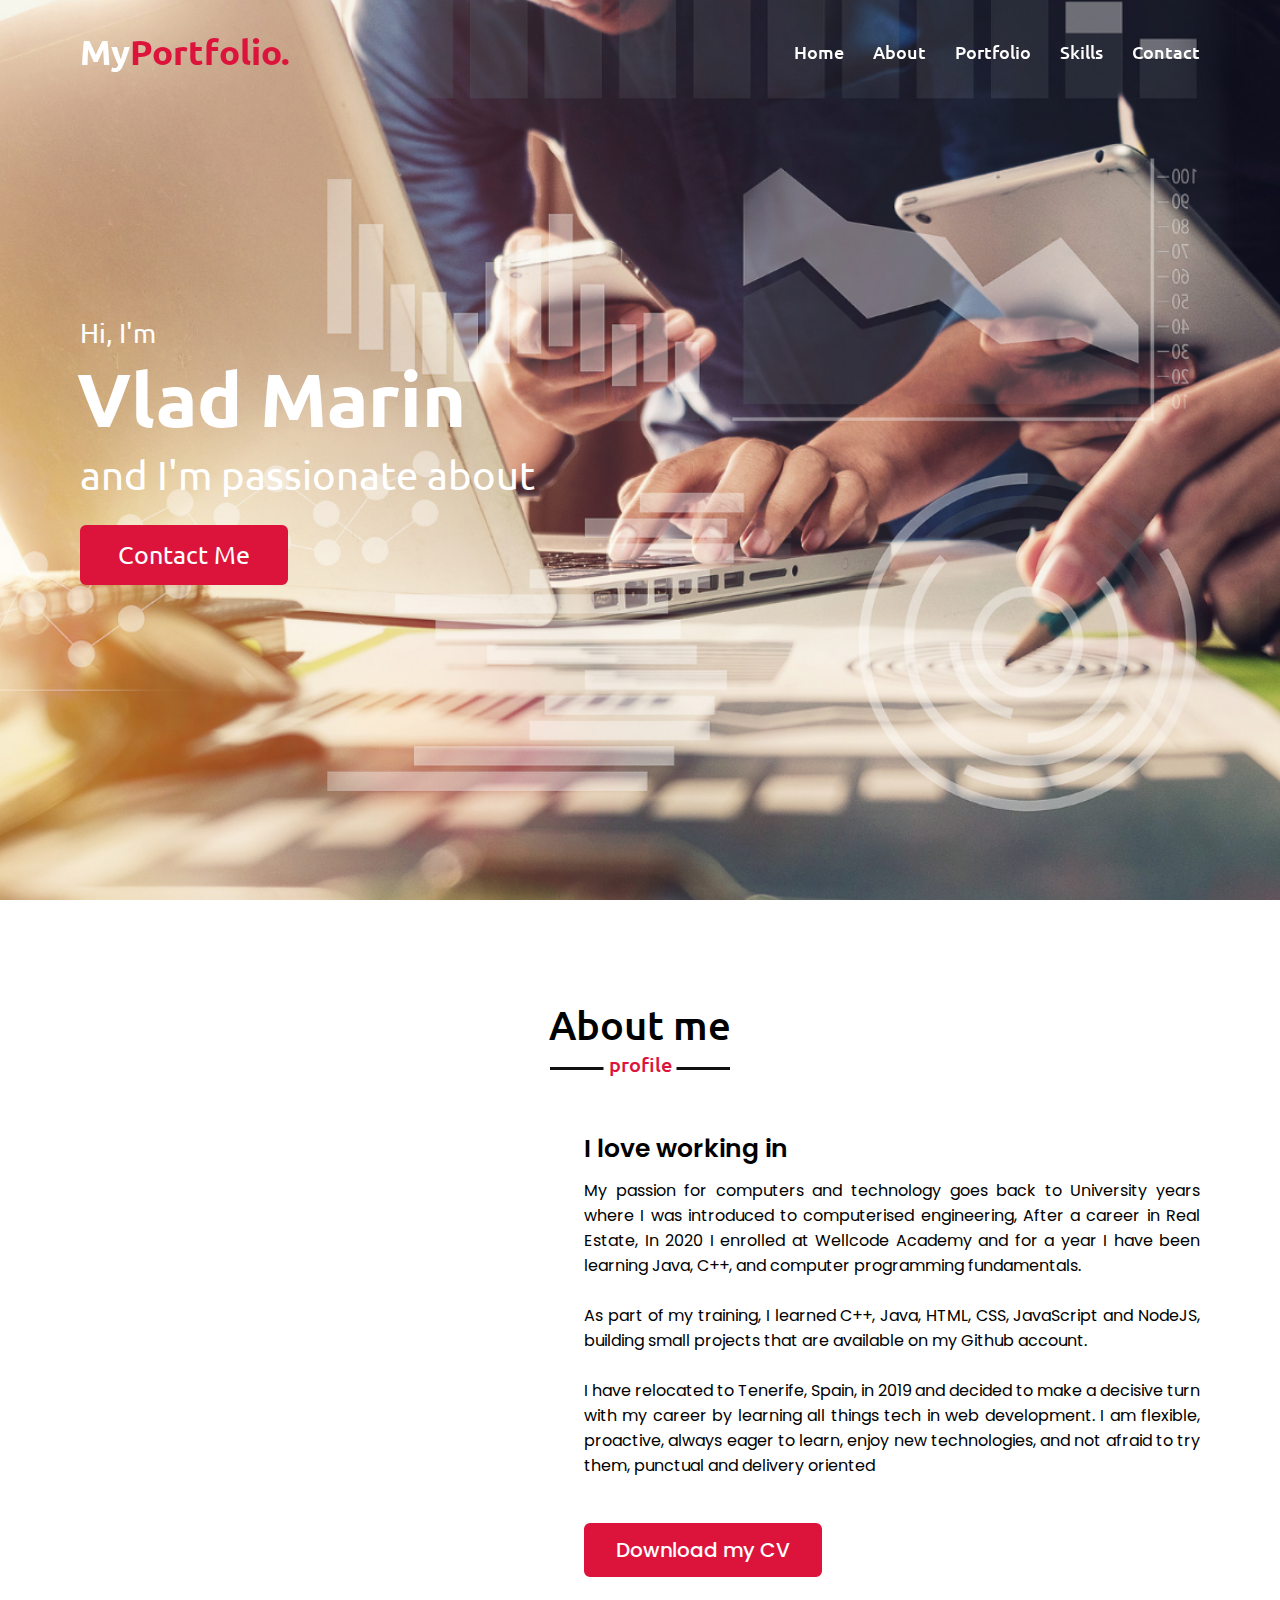
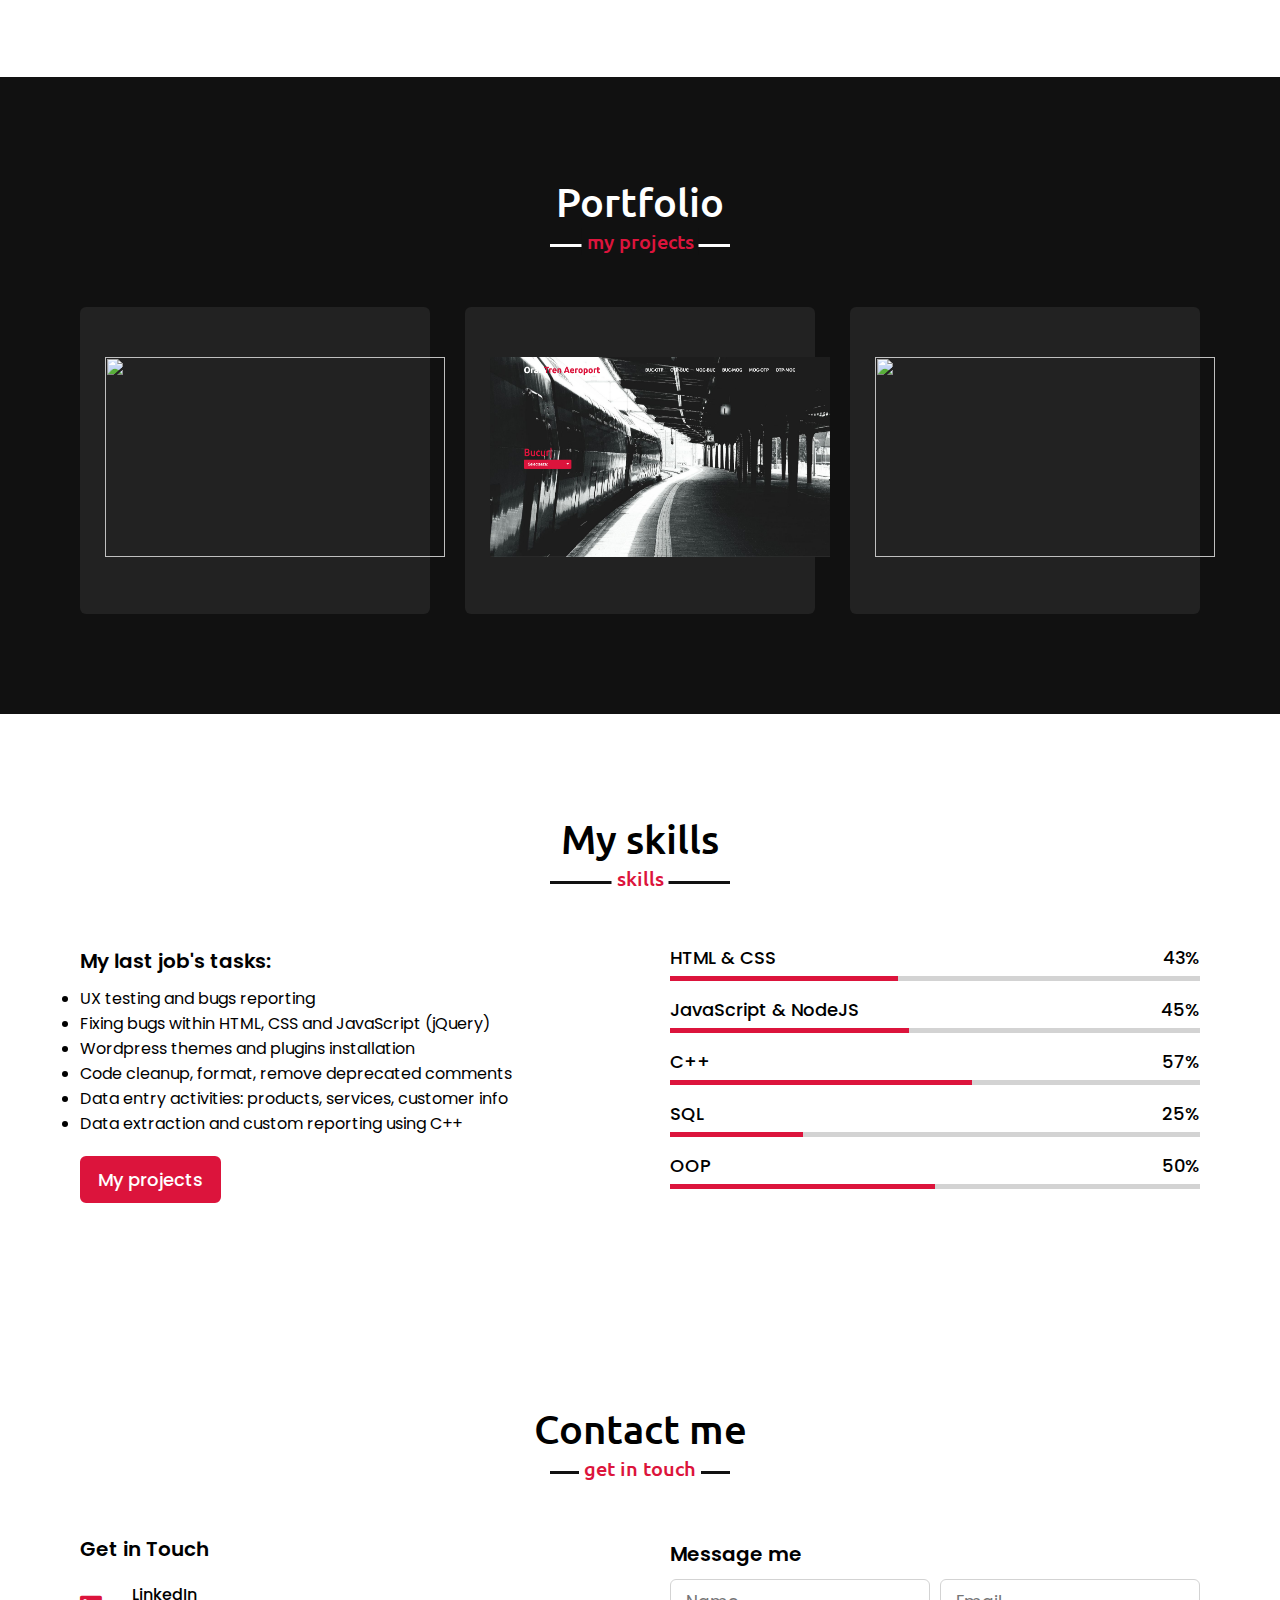
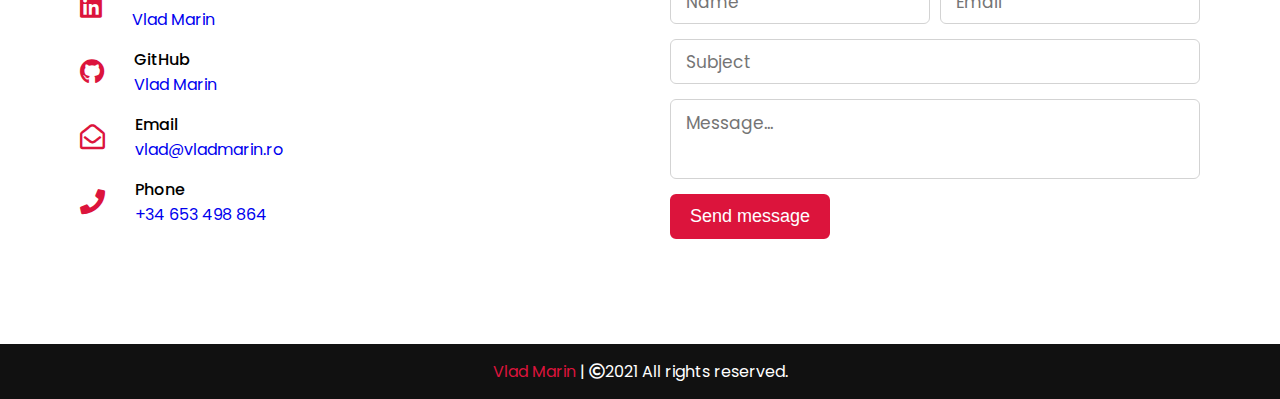
==== index.html @ e370d44b "init" ====
<!DOCTYPE html>
<!-- Created By Vlad Marin -->
<html lang="en">

<head>
    <meta charset="UTF-8">
    <meta name="viewport" content="width=device-width, initial-scale=1.0">
    <link rel="icon" type="image/x-icon" href="favicon.ico" />
    <title>Vlad Marin</title>
    <link rel="stylesheet" href="https://cdnjs.cloudflare.com/ajax/libs/font-awesome/5.15.3/css/all.min.css" />
    <link rel="stylesheet"
        href="https://cdnjs.cloudflare.com/ajax/libs/OwlCarousel2/2.3.4/assets/owl.carousel.min.css" />
    <link rel="stylesheet" href="style.css">
</head>

<body>
    <div class="scroll-up-btn">
        <i class="fas fa-angle-up"></i>
    </div>
    <nav class="navbar">
        <div class="max-width">
            <div class="logo"><a href="#">My<span>Portfolio.</span></a></div>
            <ul class="menu">
                <li><a href="#home" class="menu-btn">Home</a></li>
                <li><a href="#about" class="menu-btn">About</a></li>
                <li><a href="#services" class="menu-btn">Portfolio</a></li>
                <li><a href="#skills" class="menu-btn">Skills</a></li>
                <li><a href="#contact" class="menu-btn">Contact</a></li>
            </ul>
            <div class="menu-btn">
                <i class="fas fa-bars"></i>
            </div>
        </div>
    </nav>
    <!-- home section start -->
    <section class="home" id="home">
        <div class="max-width">
            <div class="home-content">
                <div class="text-1">Hi, I'm</div>
                <div class="text-2">Vlad Marin</div>
                <div class="text-3">and I'm passionate about <span class="typing"></span></div>
                <a href="#contact">Contact Me</a>
            </div>
        </div>
    </section>
    <!-- about section start -->
    <section class="about" id="about">
        <div class="max-width">
            <h2 class="title">About me</h2>
            <div class="about-content">
                <div class="column left badge-base LI-profile-badge" data-locale="en_US" data-size="large"
                    data-theme="dark" data-type="HORIZONTAL" data-vanity="vladmarin" data-version="v1">
                    <a class="imageaboutus badge-base__link LI-simple-link"
                        href="https://es.linkedin.com/in/vladmarin?trk=profile-badge"></a>
                </div>


                <!-- <div class="column left">
                    <img src="images/profile-6.jpeg" class="imageaboutus" alt="">
                </div> -->
                <div class="column right">
                    <div class="text">I love working in <span class="typing-2"></span></div>
                    <p>My passion for computers and technology goes back to University years where I was introduced to
                        computerised
                        engineering, After a career in Real Estate, In 2020 I
                        enrolled at Wellcode Academy and for a year I have
                        been learning Java, C++, and computer programming
                        fundamentals.
                        <br>
                        <br>
                        As part of my training, I learned C++, Java, HTML,
                        CSS, JavaScript and NodeJS, building small
                        projects that are available on my Github account.
                        <br>
                        <br>
                        I have relocated to Tenerife, Spain, in 2019
                        and decided to make a decisive turn with
                        my career by learning all things tech in
                        web development. I am flexible, proactive,
                        always eager to learn, enjoy new
                        technologies, and not afraid to try them,
                        punctual and delivery oriented
                    </p>
                    <br>
                    <a href="#contact">Download my CV</a>
                </div>
            </div>
        </div>
    </section>
    <!-- services section start -->
    <section class="services" id="services">
        <div class="max-width">
            <h2 class="title">Portfolio</h2>
            <div class="serv-content">
                <div class="card">
                    <div class="box">
                        <a href="https://www.tenerifetodo.net/" target="_blank"> 
                            <div class="image">
                            <img src="images/tenerifetodo.png" width="340" height="200" alt=""> 
                            </div>
                            </a>
                    </div>
                </div>
                <div class="card">
                    <div class="box">
                        <a href="https://www.trenaeroport.ro/" target="_blank"> 
                            <div class="image">
                            <img src="images/trenaeroport.png" width="340" height="200" alt=""> 
                            </div>
                            </a>
                    </div>
                </div>
                <div class="card">
                    <div class="box">
                        <a href="https://www.tenerifeconcierge.com/" target="_blank"> 
                            <div class="image">
                            <img src="images/tenerifeconcierge.png" width="340" height="200" alt=""> 
                            </div>
                            </a>
                    </div>
                </div>
            </div>
        </div>
    </section>
    <!-- skills section start -->
    <section class="skills" id="skills">
        <div class="max-width">
            <h2 class="title">My skills</h2>
            <div class="skills-content">
                <div class="column left">
                    <div class="text">My last job's tasks:</div>
                    <p>
                        <ul>
                            <li>UX testing and bugs reporting</li>
                            <li>Fixing bugs within HTML, CSS and JavaScript (jQuery)</li>
                            <li>Wordpress themes and plugins installation</li>
                            <li>Code cleanup, format, remove deprecated comments</li>
                            <li>Data entry activities: products, services, customer info</li>
                            <li>Data extraction and custom reporting using C++</li>
                          </ul>
                    </p>
                    <a href="#services">My projects</a>
                </div>
                <div class="column right">
                    <div class="bars">
                        <div class="info">
                            <span>HTML & CSS</span>
                            <span>43%</span>
                        </div>
                        <div class="line html"></div>
                    </div>
                    <div class="bars">
                        <div class="info">
                            <span>JavaScript & NodeJS</span>
                            <span>45%</span>
                        </div>
                        <div class="line css"></div>
                    </div>
                    <div class="bars">
                        <div class="info">
                            <span>C++</span>
                            <span>57%</span>
                        </div>
                        <div class="line js"></div>
                    </div>
                    <div class="bars">
                        <div class="info">
                            <span>SQL</span>
                            <span>25%</span>
                        </div>
                        <div class="line php"></div>
                    </div>
                    <div class="bars">
                        <div class="info">
                            <span>OOP</span>
                            <span>50%</span>
                        </div>
                        <div class="line mysql"></div>
                    </div>
                </div>
            </div>
        </div>
    </section>
    <!-- contact section start -->
    <section class="contact" id="contact">
        <div class="max-width">
            <h2 class="title">Contact me</h2>
            <div class="contact-content">
                <div class="column left">
                    <div class="text">Get in Touch</div>
                    <div class="icons">
                        <div class="row">
                            <i class="fab fa-linkedin"></i>
                            <div class="info">
                                <div class="head">LinkedIn</div>
                                <div class="sub-title">
                                    <a href="https://www.linkedin.com/in/vladmarin/">Vlad Marin</a>
                                </div>
                            </div>
                        </div>
                        <div class="row">
                            <i class="fab fa-github"></i>
                            <div class="info">
                                <div class="head">GitHub</div>
                                <div class="sub-title">
                                    <a href="https://github.com/vladmrn">Vlad Marin</a>
                                </div>
                            </div>
                        </div>
                        <div class="row">
                            <i class="far fa-envelope-open"></i>
                            <div class="info">
                                <div class="head">Email</div>
                                <div class="sub-title"><a href="mailto:vlad@vladmarin.ro">vlad@vladmarin.ro</a></div>
                            </div>
                        </div>
                        <div class="row">
                            <i class="fas fa-phone"></i>
                            <div class="info">
                                <div class="head">Phone</div>
                                <div class="sub-title"><a href="tel:+34653498864">+34 653 498 864</a></div>
                            </div>
                        </div>
                    </div>
                </div>
                <div class="column right">
                    <div class="text">Message me</div>
                    <form action="https://formsubmit.co/vlad@vladmarin.ro" method="POST">
                        <div class="fields">
                            <div class="field name">
                                <input type="text" placeholder="Name" name="name" required>
                            </div>
                            <div class="field email">
                                <input type="email" placeholder="Email" name="email" required>
                            </div>
                        </div>
                        <div class="field">
                            <input type="text" placeholder="Subject" name="subject" required>
                        </div>
                        <div class="field textarea">
                            <textarea cols="30" rows="10" placeholder="Message..." name="message" required></textarea>
                        </div>
                        <div class="button-area">
                            <button type="submit">Send message</button>
                        </div>
                        <input type="hidden" name="_next" value="https://vladmarin.ro/pages/thankyou.html">
                    </form>
                </div>
            </div>
        </div>
    </section>
    <!-- footer section start -->
    <footer>
        <span><a href="https://www.vladmarin.ro">Vlad Marin</a> | <span class="far fa-copyright"></span>2021 All rights
            reserved.</span>
    </footer>
    <script src="https://code.jquery.com/jquery-3.5.1.min.js"></script>
    <script src="https://cdnjs.cloudflare.com/ajax/libs/typed.js/2.0.11/typed.min.js"></script>
    <script src="https://cdnjs.cloudflare.com/ajax/libs/waypoints/4.0.1/jquery.waypoints.min.js"></script>
    <script src="https://cdnjs.cloudflare.com/ajax/libs/OwlCarousel2/2.3.4/owl.carousel.min.js"></script>
    <script src="https://platform.linkedin.com/badges/js/profile.js" async defer type="text/javascript"></script>
    <script src="script.js"></script>
</body>

</html>
---- style.css ----
/*  import google fonts */
@import url('https://fonts.googleapis.com/css2?family=Poppins:wght@400;500;600;700&family=Ubuntu:wght@400;500;700&display=swap');
*{
    margin: 0;
    padding: 0;
    box-sizing: border-box;
    text-decoration: none;
}
html{
    scroll-behavior: smooth;
}
/* custom scroll bar */
::-webkit-scrollbar {
    width: 10px;
}
::-webkit-scrollbar-track {
    background: #f1f1f1;
}
::-webkit-scrollbar-thumb {
    background: #888;
}
::-webkit-scrollbar-thumb:hover {
    background: #555;
}
/* all similar content styling codes */
section{
    padding: 100px 0;
}
.max-width{
    max-width: 1300px;
    padding: 0 80px;
    margin: auto;
}
.about, .services, .skills, .teams, .contact, footer{
    font-family: 'Poppins', sans-serif;
}
.about .about-content,
.services .serv-content,
.skills .skills-content,
.contact .contact-content{
    display: flex;
    flex-wrap: wrap;
    align-items: center;
    justify-content: space-between;
}
section .title{
    position: relative;
    text-align: center;
    font-size: 40px;
    font-weight: 500;
    margin-bottom: 60px;
    padding-bottom: 20px;
    font-family: 'Ubuntu', sans-serif;
}
section .title::before{
    content: "";
    position: absolute;
    bottom: 0px;
    left: 50%;
    width: 180px;
    height: 3px;
    background: #111;
    transform: translateX(-50%);
}
section .title::after{
    position: absolute;
    bottom: -8px;
    left: 50%;
    font-size: 20px;
    color: crimson;
    padding: 0 5px;
    background: #fff;
    transform: translateX(-50%);
}
/* navbar styling */
.navbar{
    position: fixed;
    width: 100%;
    z-index: 999;
    padding: 30px 0;
    font-family: 'Ubuntu', sans-serif;
    transition: all 0.3s ease;
}
.navbar.sticky{
    padding: 15px 0;
    background: crimson;
}
.navbar .max-width{
    display: flex;
    align-items: center;
    justify-content: space-between;
}
.navbar .logo a{
    color: #fff;
    font-size: 35px;
    font-weight: 600;
}
.navbar .logo a span{
    color: crimson;
    transition: all 0.3s ease;
}
.navbar.sticky .logo a span{
    color: #fff;
}
.navbar .menu li{
    list-style: none;
    display: inline-block;
}
.navbar .menu li a{
    display: block;
    color: #fff;
    font-size: 18px;
    font-weight: 500;
    margin-left: 25px;
    transition: color 0.3s ease;
}
.navbar .menu li a:hover{
    color: crimson;
}
.navbar.sticky .menu li a:hover{
    color: #fff;
}
/* menu btn styling */
.menu-btn{
    color: #fff;
    font-size: 23px;
    cursor: pointer;
    display: none;
}
.scroll-up-btn{
    position: fixed;
    height: 45px;
    width: 42px;
    background: crimson;
    right: 30px;
    bottom: 10px;
    text-align: center;
    line-height: 45px;
    color: #fff;
    z-index: 9999;
    font-size: 30px;
    border-radius: 6px;
    border-bottom-width: 2px;
    cursor: pointer;
    opacity: 0;
    pointer-events: none;
    transition: all 0.3s ease;
}
.scroll-up-btn.show{
    bottom: 30px;
    opacity: 1;
    pointer-events: auto;
}
.scroll-up-btn:hover{
    filter: brightness(90%);
}
/* home section styling */
.home{
    display: flex;
    background: url("images/banner-2.png") no-repeat center;
    height: 100vh;
    color: #fff;
    min-height: 500px;
    background-size: cover;
    background-attachment: fixed;
    font-family: 'Ubuntu', sans-serif;
}
.home .max-width{
  width: 100%;
  display: flex;
}
.home .max-width .row{
  margin-right: 0;
}
.home .home-content .text-1{
    font-size: 27px;
}
.home .home-content .text-2{
    font-size: 75px;
    font-weight: 600;
    margin-left: -3px;
}
.home .home-content .text-3{
    font-size: 40px;
    margin: 5px 0;
}
.home .home-content .text-3 span{
    color: crimson;
    font-weight: 500;
}
.home .home-content a{
    display: inline-block;
    background: crimson;
    color: #fff;
    font-size: 25px;
    padding: 12px 36px;
    margin-top: 20px;
    font-weight: 400;
    border-radius: 6px;
    border: 2px solid crimson;
    transition: all 0.3s ease;
}
.home .home-content a:hover{
    color: crimson;
    background: none;
}
/* about section styling */
.about .title::after{
    content: "profile";
}
.about .about-content .left{
    width: 45%;
}
.about .about-content .left img{
    height: 400px;
    width: 400px;
    object-fit: cover;
    border-radius: 6px;
}
.about .about-content .right{
    width: 55%;
}
.about .about-content .right .text{
    font-size: 25px;
    font-weight: 600;
    margin-bottom: 10px;
}
.about .about-content .right .text span{
    color: crimson;
}
.about .about-content .right p{
    text-align: justify;
}
.about .about-content .right a{
    display: inline-block;
    background: crimson;
    color: #fff;
    font-size: 20px;
    font-weight: 500;
    padding: 10px 30px;
    margin-top: 20px;
    border-radius: 6px;
    border: 2px solid crimson;
    transition: all 0.3s ease;
}
.about .about-content .right a:hover{
    color: crimson;
    background: none;
}
/* services section styling */
.services, .teams{
    color:#fff;
    background: #111;
}
.services .title::before,
.teams .title::before{
    background: #fff;
}
.services .title::after,
.teams .title::after{
    background: #111;
    content: "my projects";
}
.services .serv-content .card{
    width: calc(33% - 20px);
    background: #222;
    text-align: center;
    border-radius: 6px;
    padding: 50px 25px;
    cursor: pointer;
    transition: all 0.3s ease;
}
.services .serv-content .card:hover{
    background: crimson;
}
.services .serv-content .card .box{
    transition: all 0.3s ease;
}
.services .serv-content .card:hover .box{
    transform: scale(1.05);
}
.services .serv-content .card i{
    font-size: 50px;
    color: crimson;
    transition: color 0.3s ease;
}
.services .serv-content .card:hover i{
    color: #fff;
}
.services .serv-content .card .text{
    font-size: 25px;
    font-weight: 500;
    margin: 10px 0 7px 0;
}
/* skills section styling */
.skills .title::after{
    content: "skills";
}
.skills .skills-content .column{
    width: calc(50% - 30px);
}
.skills .skills-content .left .text{
    font-size: 20px;
    font-weight: 600;
    margin-bottom: 10px;
}
.skills .skills-content .left p{
    text-align: justify;
}
.skills .skills-content .left a{
    display: inline-block;
    background: crimson;
    color: #fff;
    font-size: 18px;
    font-weight: 500;
    padding: 8px 16px;
    margin-top: 20px;
    border-radius: 6px;
    border: 2px solid crimson;
    transition: all 0.3s ease;
}
.skills .skills-content .left a:hover{
    color: crimson;
    background: none;
}
.skills .skills-content .right .bars{
    margin-bottom: 15px;
}
.skills .skills-content .right .info{
    display: flex;
    margin-bottom: 5px;
    align-items: center;
    justify-content: space-between;
}
.skills .skills-content .right span{
    font-weight: 500;
    font-size: 18px;
}
.skills .skills-content .right .line{
    height: 5px;
    width: 100%;
    background: lightgrey;
    position: relative;
}
.skills .skills-content .right .line::before{
    content: "";
    position: absolute;
    height: 100%;
    left: 0;
    top: 0;
    background: crimson;
}
.skills-content .right .html::before{
    width: 43%;
}
.skills-content .right .css::before{
    width: 45%;
}
.skills-content .right .js::before{
    width: 57%;
}
.skills-content .right .php::before{
    width: 25%;
}
.skills-content .right .mysql::before{
    width: 50%;
}
/* teams section styling */
.teams .title::after{
    content: "know us";
}
.teams .carousel .card{
    background: #222;
    border-radius: 6px;
    padding: 25px 35px;
    text-align: center;
    overflow: hidden;
    transition: all 0.3s ease;
}
.teams .carousel .card:hover{
    background: crimson;
}
.teams .carousel .card .box{
    display: flex;
    flex-direction: column;
    align-items: center;
    justify-content: center;
    transition: all 0.3s ease;
}
.teams .carousel .card:hover .box{
    transform: scale(1.05);
}
.teams .carousel .card .text{
    font-size: 25px;
    font-weight: 500;
    margin: 10px 0 7px 0;
}
.teams .carousel .card img{
    height: 150px;
    width: 150px;
    object-fit: cover;
    border-radius: 50%;
    border: 5px solid crimson;
    transition: all 0.3s ease;
}
.teams .carousel .card:hover img{
    border-color: #fff;
}
.owl-dots{
    text-align: center;
    margin-top: 20px;
}
.owl-dot{
    height: 13px;
    width: 13px;
    margin: 0 5px;
    outline: none!important;
    border-radius: 50%;
    border: 2px solid crimson!important;
    transition: all 0.3s ease;
}
.owl-dot.active{
    width: 35px;
    border-radius: 14px;
}
.owl-dot.active,
.owl-dot:hover{
    background: crimson!important;
}
/* contact section styling */
.contact .title::after{
    content: "get in touch";
}
.contact .contact-content .column{
    width: calc(50% - 30px);
}
.contact .contact-content .text{
    font-size: 20px;
    font-weight: 600;
    margin-bottom: 10px;
}
.contact .contact-content .left p{
    text-align: justify;
}
.contact .contact-content .left .icons{
    margin: 10px 0;
}
.contact .contact-content .row{
    display: flex;
    height: 65px;
    align-items: center;
}
.contact .contact-content .row .info{
    margin-left: 30px;
}
.contact .contact-content .row i{
    font-size: 25px;
    color: crimson;
}
.contact .contact-content .info .head{
    font-weight: 500;
}
.contact .contact-content .info .sub-title{
    color: #333;
}
.contact .right form .fields{
    display: flex;
}
.contact .right form .field,
.contact .right form .fields .field{
    height: 45px;
    width: 100%;
    margin-bottom: 15px;
}
.contact .right form .textarea{
    height: 80px;
    width: 100%;
}
.contact .right form .name{
    margin-right: 10px;
}
.contact .right form .field input,
.contact .right form .textarea textarea{
    height: 100%;
    width: 100%;
    border: 1px solid lightgrey;
    border-radius: 6px;
    outline: none;
    padding: 0 15px;
    font-size: 17px;
    font-family: 'Poppins', sans-serif;
    transition: all 0.3s ease;
}
.contact .right form .field input:focus,
.contact .right form .textarea textarea:focus{
    border-color: #b3b3b3;
}
.contact .right form .textarea textarea{
  padding-top: 10px;
  resize: none;
}
.contact .right form .button-area{
  display: flex;
  align-items: center;
}
.right form .button-area button{
  color: #fff;
  display: block;
  width: 160px!important;
  height: 45px;
  outline: none;
  font-size: 18px;
  font-weight: 500;
  border-radius: 6px;
  cursor: pointer;
  flex-wrap: nowrap;
  background: crimson;
  border: 2px solid crimson;
  transition: all 0.3s ease;
}
.right form .button-area button:hover{
  color: crimson;
  background: none;
}
/* footer section styling */
footer{
    background: #111;
    padding: 15px 23px;
    color: #fff;
    text-align: center;
}
footer span a{
    color: crimson;
    text-decoration: none;
}
footer span a:hover{
    text-decoration: underline;
}
.footer-text{
    font-size: 12px;
    color: rgb(204, 202, 202);
}
.centerimagefooter{
    margin: 0 15px 0 15px;
}
/* responsive media query start */
@media (max-width: 1104px) {
    .about .about-content .left img{
        height: 350px;
        width: 350px;
    }
}
@media (max-width: 991px) {
    .max-width{
        padding: 0 50px;
    }
}
@media (max-width: 947px){
    .menu-btn{
        display: block;
        z-index: 999;
    }
    .menu-btn i.active:before{
        content: "\f00d";
    }
    .navbar .menu{
        position: fixed;
        height: 100vh;
        width: 100%;
        left: -100%;
        top: 0;
        background: #111;
        text-align: center;
        padding-top: 80px;
        transition: all 0.3s ease;
    }
    .navbar .menu.active{
        left: 0;
    }
    .navbar .menu li{
        display: block;
    }
    .navbar .menu li a{
        display: inline-block;
        margin: 20px 0;
        font-size: 25px;
    }
    .home .home-content .text-2{
        font-size: 70px;
    }
    .home .home-content .text-3{
        font-size: 35px;
    }
    .home .home-content a{
        font-size: 23px;
        padding: 10px 30px;
    }
    .max-width{
        max-width: 930px;
    }
    .about .about-content .column{
        width: 100%;
    }
    .about .about-content .left{
        display: flex;
        justify-content: center;
        margin: 0 auto 60px;
    }
    .about .about-content .right{
        flex: 100%;
    }
    .services .serv-content .card{
        width: calc(50% - 10px);
        margin-bottom: 20px;
    }
    .skills .skills-content .column,
    .contact .contact-content .column{
        width: 100%;
        margin-bottom: 35px;
    }
}
@media (max-width: 690px) {
    .max-width{
        padding: 0 23px;
    }
    .home .home-content .text-2{
        font-size: 60px;
    }
    .home .home-content .text-3{
        font-size: 32px;
    }
    .home .home-content a{
        font-size: 20px;
    }
    .services .serv-content .card{
        width: 100%;
    }
}

@media (max-width: 500px) {
    .imageaboutus{
        max-width: 100%;
    }
    .home .home-content .text-2{
        font-size: 50px;
    }
    .home .home-content .text-3{
        font-size: 27px;
    }
    .about .about-content .right .text,
    .skills .skills-content .left .text{
        font-size: 19px;
    }
    .contact .right form .fields{
        flex-direction: column;
    }
    .contact .right form .name,
    .contact .right form .email{
        margin: 0;
    }
    .right form .error-box{
       width: 150px;
    }
    .scroll-up-btn{
        right: 15px;
        bottom: 15px;
        height: 38px;
        width: 35px;
        font-size: 23px;
        line-height: 38px;
    }
}

@media (max-width: 386px) {
    .navbar .logo a{
        font-size: 20px;
    }
}

/* @media (max-width: 325px) {
    .services .title::after,
    .teams .title::after{
        background: #111;
        content: "what we offer";
        margin-top: 20px;
    }
} */
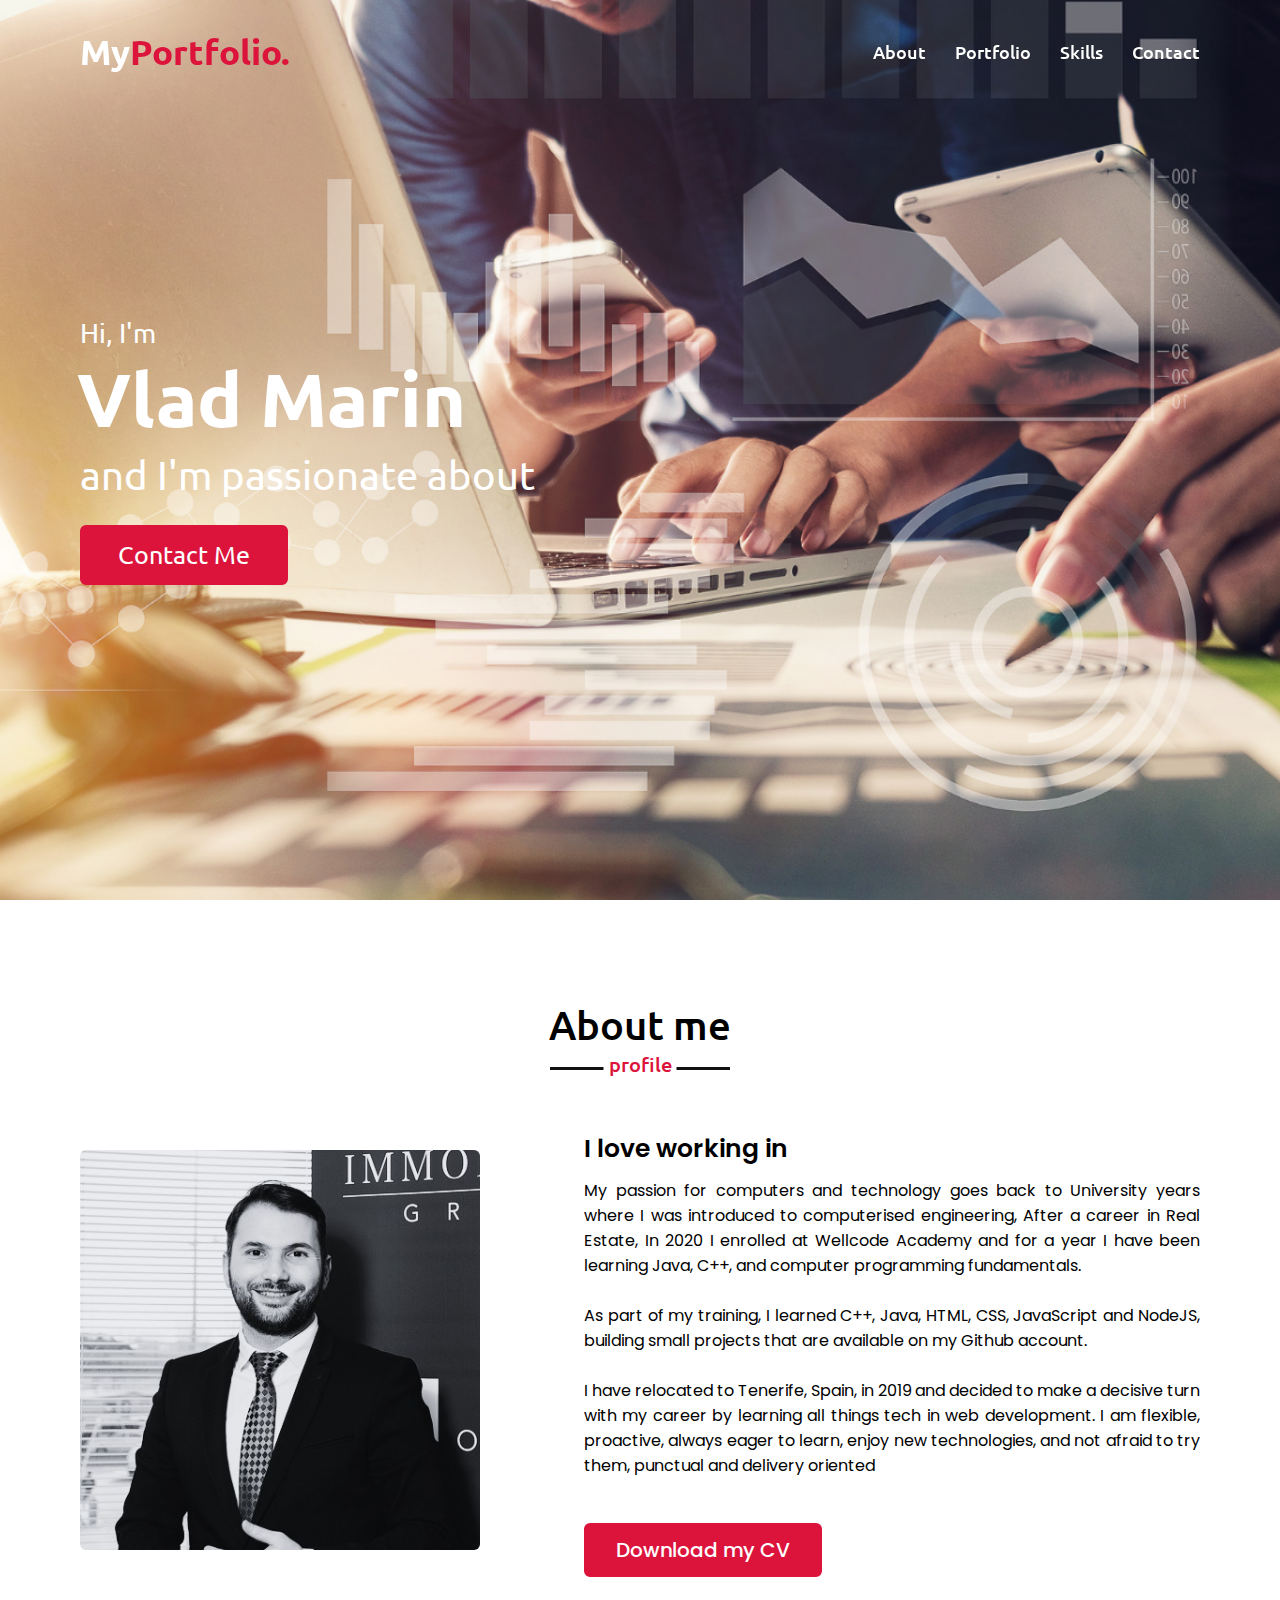
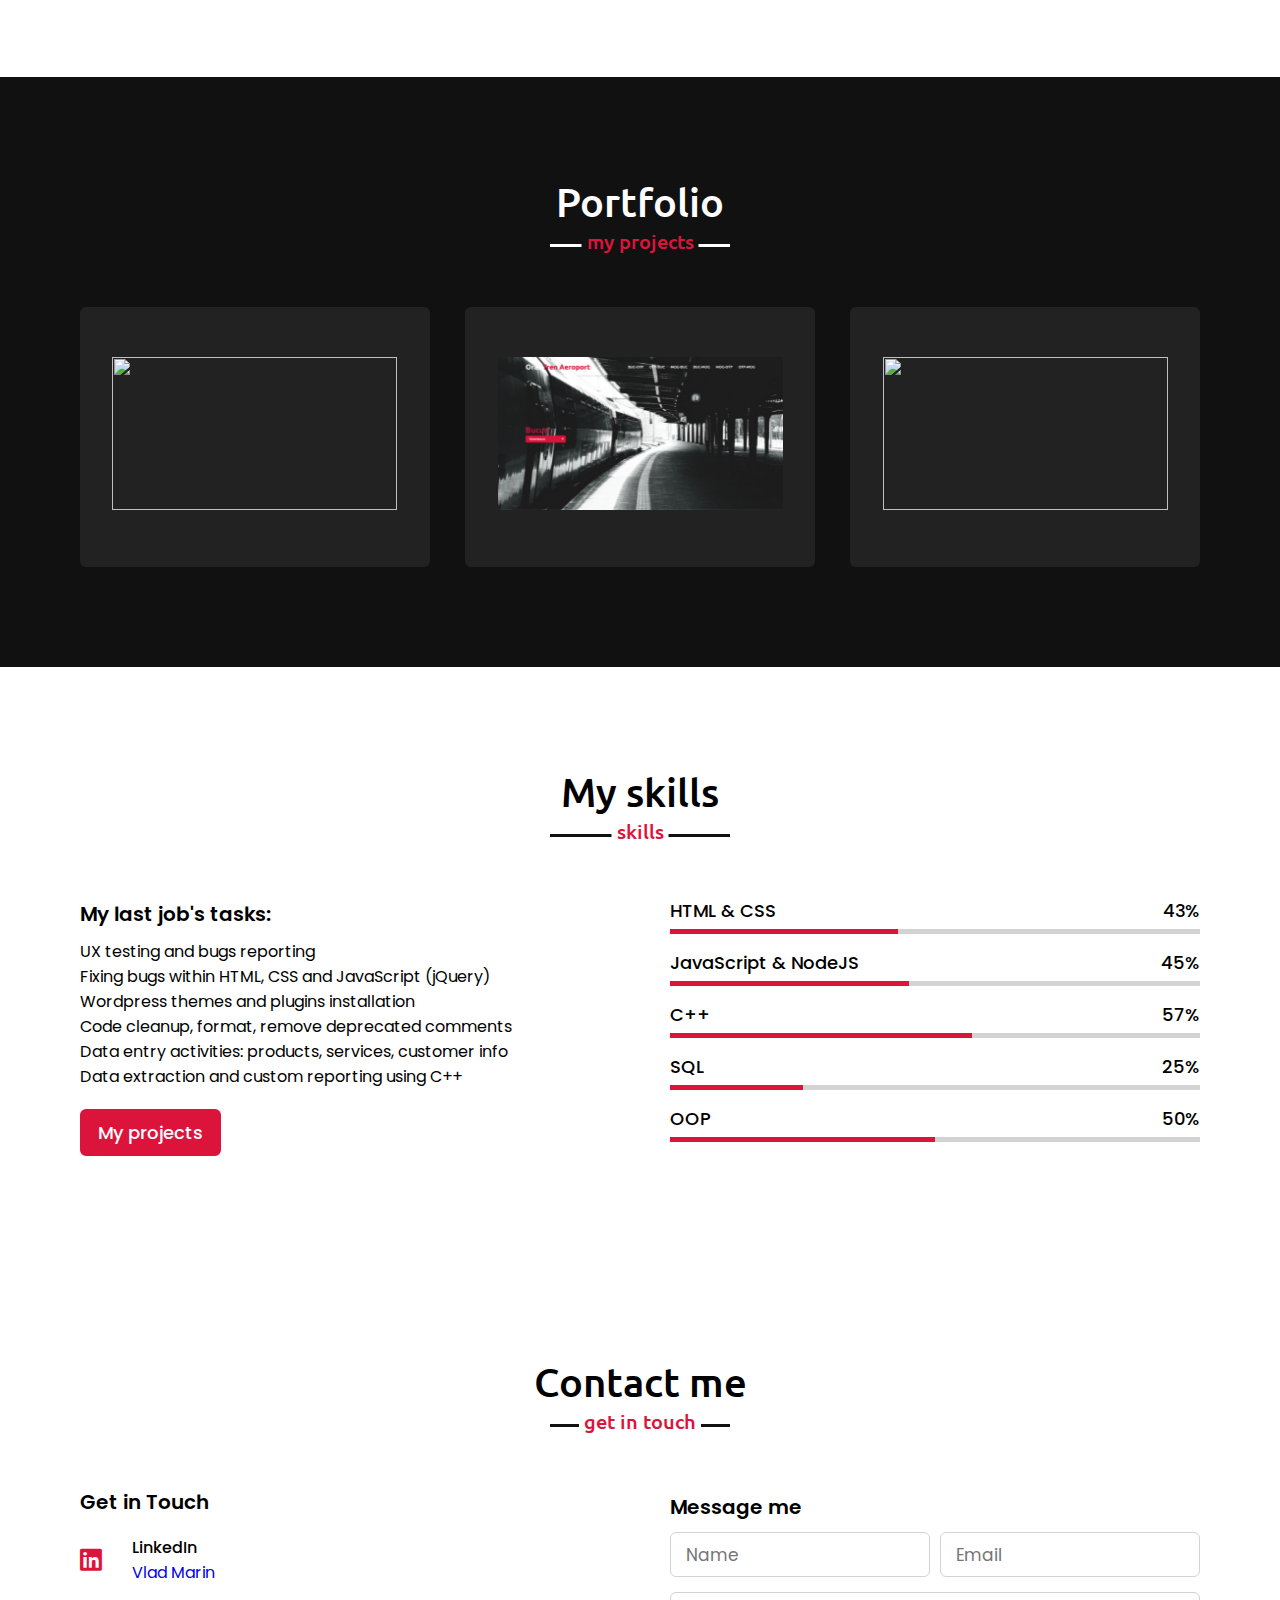
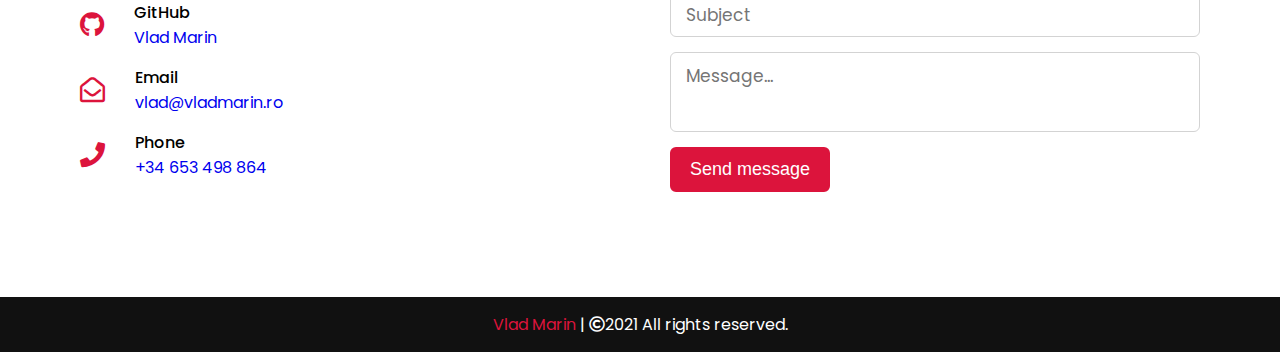
==== commit a1c54388: "pics resolutions changed" ====
--- a/index.html
+++ b/index.html
@@ -21,9 +21,8 @@
         <div class="max-width">
             <div class="logo"><a href="#">My<span>Portfolio.</span></a></div>
             <ul class="menu">
-                <li><a href="#home" class="menu-btn">Home</a></li>
                 <li><a href="#about" class="menu-btn">About</a></li>
-                <li><a href="#services" class="menu-btn">Portfolio</a></li>
+                <li><a href="#portfolio" class="menu-btn">Portfolio</a></li>
                 <li><a href="#skills" class="menu-btn">Skills</a></li>
                 <li><a href="#contact" class="menu-btn">Contact</a></li>
             </ul>
@@ -48,16 +47,9 @@
         <div class="max-width">
             <h2 class="title">About me</h2>
             <div class="about-content">
-                <div class="column left badge-base LI-profile-badge" data-locale="en_US" data-size="large"
-                    data-theme="dark" data-type="HORIZONTAL" data-vanity="vladmarin" data-version="v1">
-                    <a class="imageaboutus badge-base__link LI-simple-link"
-                        href="https://es.linkedin.com/in/vladmarin?trk=profile-badge"></a>
-                </div>
-
-
-                <!-- <div class="column left">
-                    <img src="images/profile-6.jpeg" class="imageaboutus" alt="">
-                </div> -->
+                <div class="column left">
+                    <img src="images/about-me-1.png" class="imageaboutus" alt="">
+                </div>
                 <div class="column right">
                     <div class="text">I love working in <span class="typing-2"></span></div>
                     <p>My passion for computers and technology goes back to University years where I was introduced to
@@ -82,13 +74,13 @@
                         punctual and delivery oriented
                     </p>
                     <br>
-                    <a href="#contact">Download my CV</a>
-                </div>
-            </div>
-        </div>
-    </section>
-    <!-- services section start -->
-    <section class="services" id="services">
+                    <a href="images/Vlad Marin_Junior Web Dev_Resume.pdf" download="junior_dev-vlad_marin-cv">Download my CV</a>
+                </div>
+            </div>
+        </div>
+    </section>
+    <!-- portfolio section start -->
+    <section class="portfolio" id="portfolio">
         <div class="max-width">
             <h2 class="title">Portfolio</h2>
             <div class="serv-content">
@@ -96,7 +88,7 @@
                     <div class="box">
                         <a href="https://www.tenerifetodo.net/" target="_blank"> 
                             <div class="image">
-                            <img src="images/tenerifetodo.png" width="340" height="200" alt=""> 
+                            <img src="images/tenerifetodo.png" width="285" height="153" alt=""> 
                             </div>
                             </a>
                     </div>
@@ -105,7 +97,7 @@
                     <div class="box">
                         <a href="https://www.trenaeroport.ro/" target="_blank"> 
                             <div class="image">
-                            <img src="images/trenaeroport.png" width="340" height="200" alt=""> 
+                            <img src="images/trenaeroport.png" width="285" height="153" alt=""> 
                             </div>
                             </a>
                     </div>
@@ -114,7 +106,7 @@
                     <div class="box">
                         <a href="https://www.tenerifeconcierge.com/" target="_blank"> 
                             <div class="image">
-                            <img src="images/tenerifeconcierge.png" width="340" height="200" alt=""> 
+                            <img src="images/tenerifeconcierge.png" width="285" height="153" alt=""> 
                             </div>
                             </a>
                     </div>
@@ -130,7 +122,7 @@
                 <div class="column left">
                     <div class="text">My last job's tasks:</div>
                     <p>
-                        <ul>
+                        <ul style="list-style-type:none">
                             <li>UX testing and bugs reporting</li>
                             <li>Fixing bugs within HTML, CSS and JavaScript (jQuery)</li>
                             <li>Wordpress themes and plugins installation</li>
@@ -139,7 +131,7 @@
                             <li>Data extraction and custom reporting using C++</li>
                           </ul>
                     </p>
-                    <a href="#services">My projects</a>
+                    <a href="#portfolio">My projects</a>
                 </div>
                 <div class="column right">
                     <div class="bars">
--- a/style.css
+++ b/style.css
@@ -31,11 +31,11 @@
     padding: 0 80px;
     margin: auto;
 }
-.about, .services, .skills, .teams, .contact, footer{
+.about, .portfolio, .skills, .teams, .contact, footer{
     font-family: 'Poppins', sans-serif;
 }
 .about .about-content,
-.services .serv-content,
+.portfolio .serv-content,
 .skills .skills-content,
 .contact .contact-content{
     display: flex;
@@ -247,21 +247,21 @@
     color: crimson;
     background: none;
 }
-/* services section styling */
-.services, .teams{
+/* portfolio section styling */
+.portfolio, .teams{
     color:#fff;
     background: #111;
 }
-.services .title::before,
+.portfolio .title::before,
 .teams .title::before{
     background: #fff;
 }
-.services .title::after,
+.portfolio .title::after,
 .teams .title::after{
     background: #111;
     content: "my projects";
 }
-.services .serv-content .card{
+.portfolio .serv-content .card{
     width: calc(33% - 20px);
     background: #222;
     text-align: center;
@@ -270,24 +270,24 @@
     cursor: pointer;
     transition: all 0.3s ease;
 }
-.services .serv-content .card:hover{
-    background: crimson;
-}
-.services .serv-content .card .box{
-    transition: all 0.3s ease;
-}
-.services .serv-content .card:hover .box{
+.portfolio .serv-content .card:hover{
+    background: crimson;
+}
+.portfolio .serv-content .card .box{
+    transition: all 0.3s ease;
+}
+.portfolio .serv-content .card:hover .box{
     transform: scale(1.05);
 }
-.services .serv-content .card i{
+.portfolio .serv-content .card i{
     font-size: 50px;
     color: crimson;
     transition: color 0.3s ease;
 }
-.services .serv-content .card:hover i{
-    color: #fff;
-}
-.services .serv-content .card .text{
+.portfolio .serv-content .card:hover i{
+    color: #fff;
+}
+.portfolio .serv-content .card .text{
     font-size: 25px;
     font-weight: 500;
     margin: 10px 0 7px 0;
@@ -609,7 +609,7 @@
     .about .about-content .right{
         flex: 100%;
     }
-    .services .serv-content .card{
+    .portfolio .serv-content .card{
         width: calc(50% - 10px);
         margin-bottom: 20px;
     }
@@ -632,7 +632,7 @@
     .home .home-content a{
         font-size: 20px;
     }
-    .services .serv-content .card{
+    .portfolio .serv-content .card{
         width: 100%;
     }
 }
@@ -678,7 +678,7 @@
 }
 
 /* @media (max-width: 325px) {
-    .services .title::after,
+    .portfolio .title::after,
     .teams .title::after{
         background: #111;
         content: "what we offer";
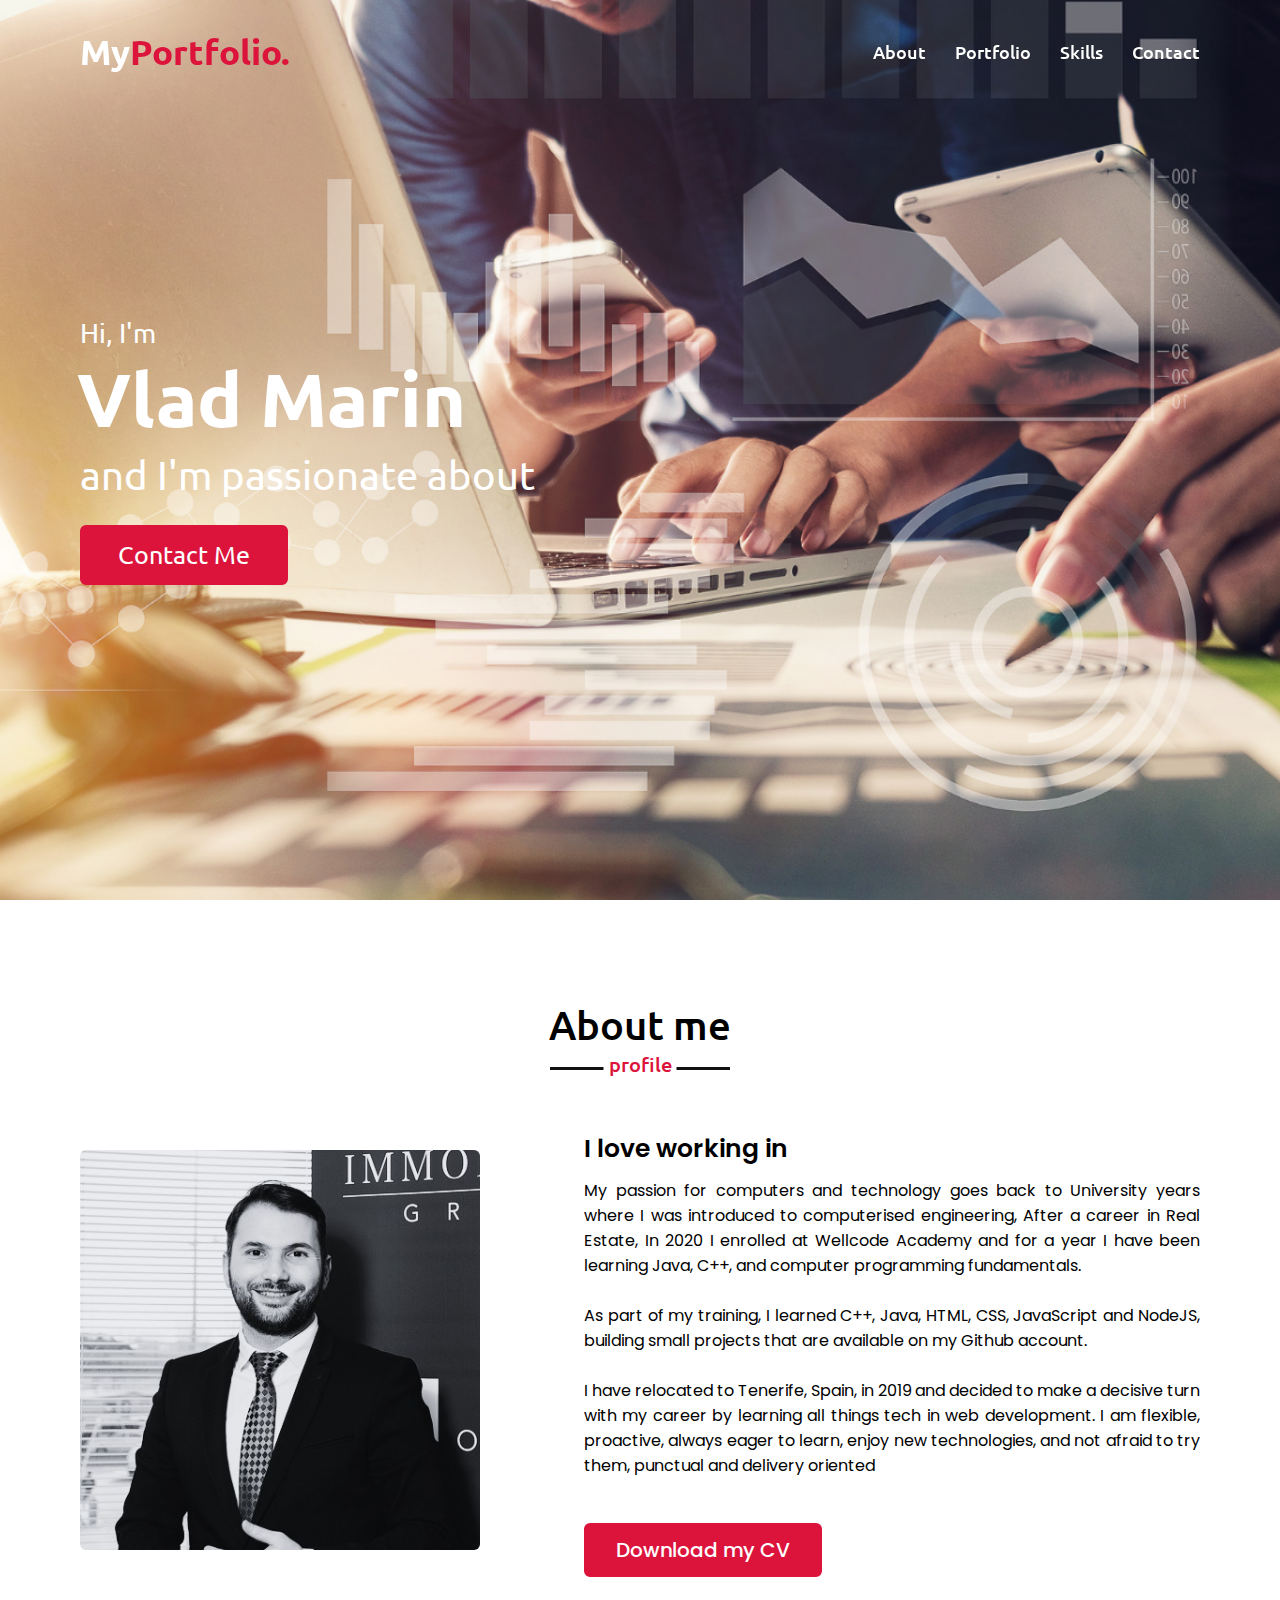
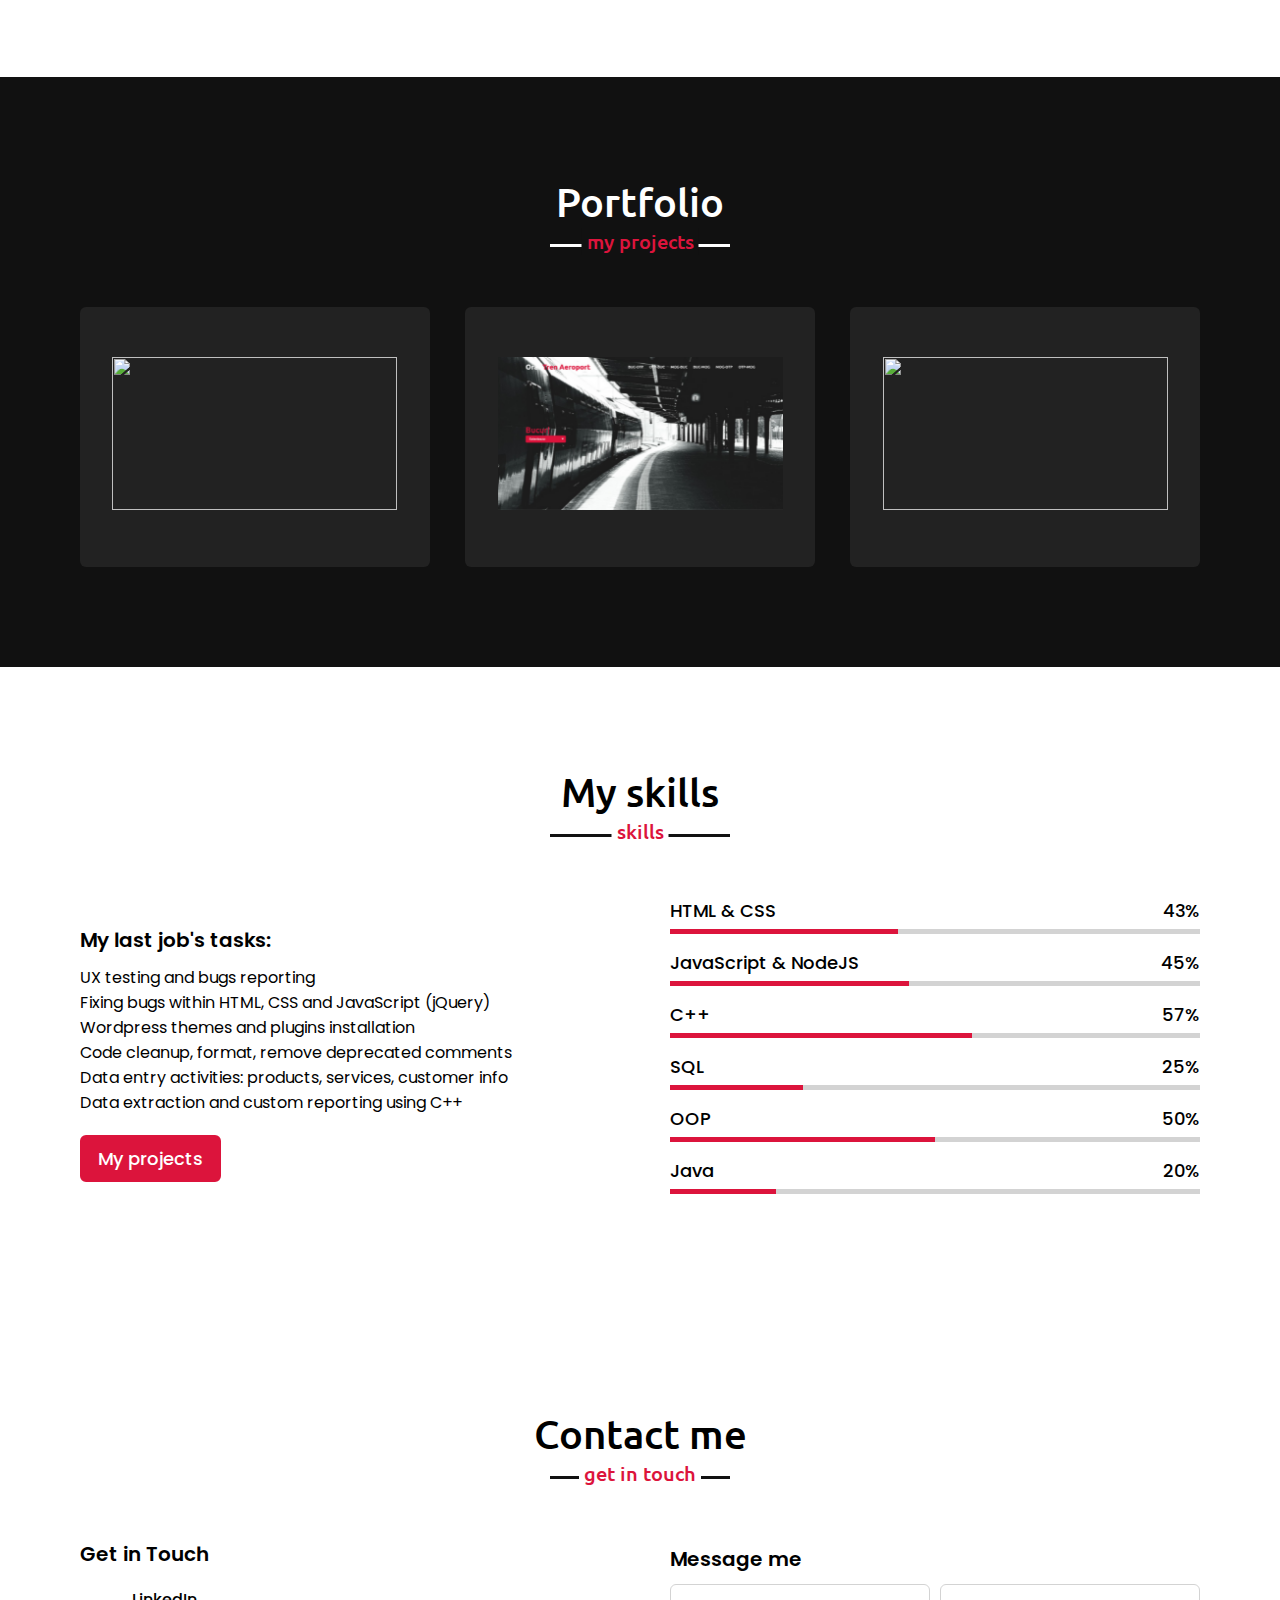
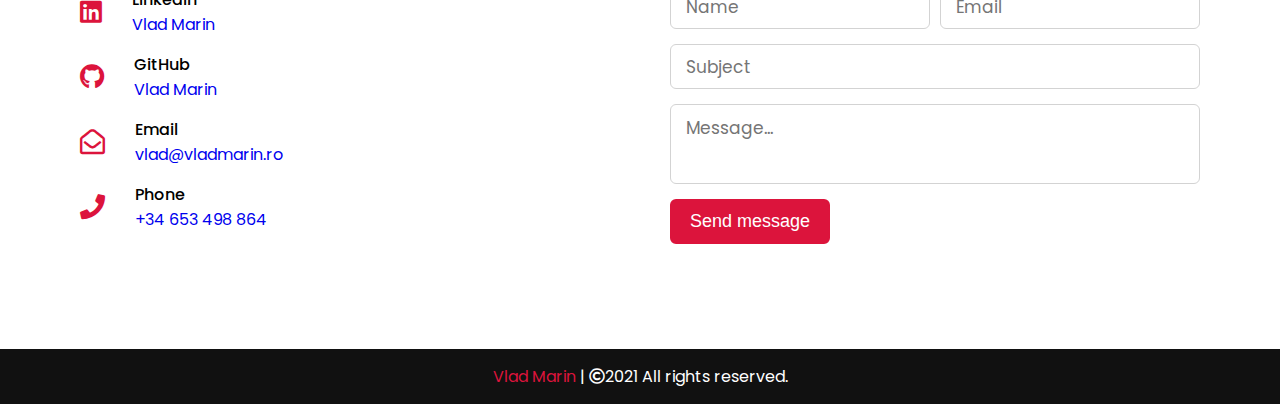
==== commit cf2395aa: "java skill added" ====
--- a/index.html
+++ b/index.html
@@ -169,6 +169,13 @@
                         </div>
                         <div class="line mysql"></div>
                     </div>
+                    <div class="bars">
+                        <div class="info">
+                            <span>Java</span>
+                            <span>20%</span>
+                        </div>
+                        <div class="line java"></div>
+                    </div>
                 </div>
             </div>
         </div>
--- a/style.css
+++ b/style.css
@@ -365,67 +365,8 @@
 .skills-content .right .mysql::before{
     width: 50%;
 }
-/* teams section styling */
-.teams .title::after{
-    content: "know us";
-}
-.teams .carousel .card{
-    background: #222;
-    border-radius: 6px;
-    padding: 25px 35px;
-    text-align: center;
-    overflow: hidden;
-    transition: all 0.3s ease;
-}
-.teams .carousel .card:hover{
-    background: crimson;
-}
-.teams .carousel .card .box{
-    display: flex;
-    flex-direction: column;
-    align-items: center;
-    justify-content: center;
-    transition: all 0.3s ease;
-}
-.teams .carousel .card:hover .box{
-    transform: scale(1.05);
-}
-.teams .carousel .card .text{
-    font-size: 25px;
-    font-weight: 500;
-    margin: 10px 0 7px 0;
-}
-.teams .carousel .card img{
-    height: 150px;
-    width: 150px;
-    object-fit: cover;
-    border-radius: 50%;
-    border: 5px solid crimson;
-    transition: all 0.3s ease;
-}
-.teams .carousel .card:hover img{
-    border-color: #fff;
-}
-.owl-dots{
-    text-align: center;
-    margin-top: 20px;
-}
-.owl-dot{
-    height: 13px;
-    width: 13px;
-    margin: 0 5px;
-    outline: none!important;
-    border-radius: 50%;
-    border: 2px solid crimson!important;
-    transition: all 0.3s ease;
-}
-.owl-dot.active{
-    width: 35px;
-    border-radius: 14px;
-}
-.owl-dot.active,
-.owl-dot:hover{
-    background: crimson!important;
+.skills-content .right .java::before{
+    width: 20%;
 }
 /* contact section styling */
 .contact .title::after{
